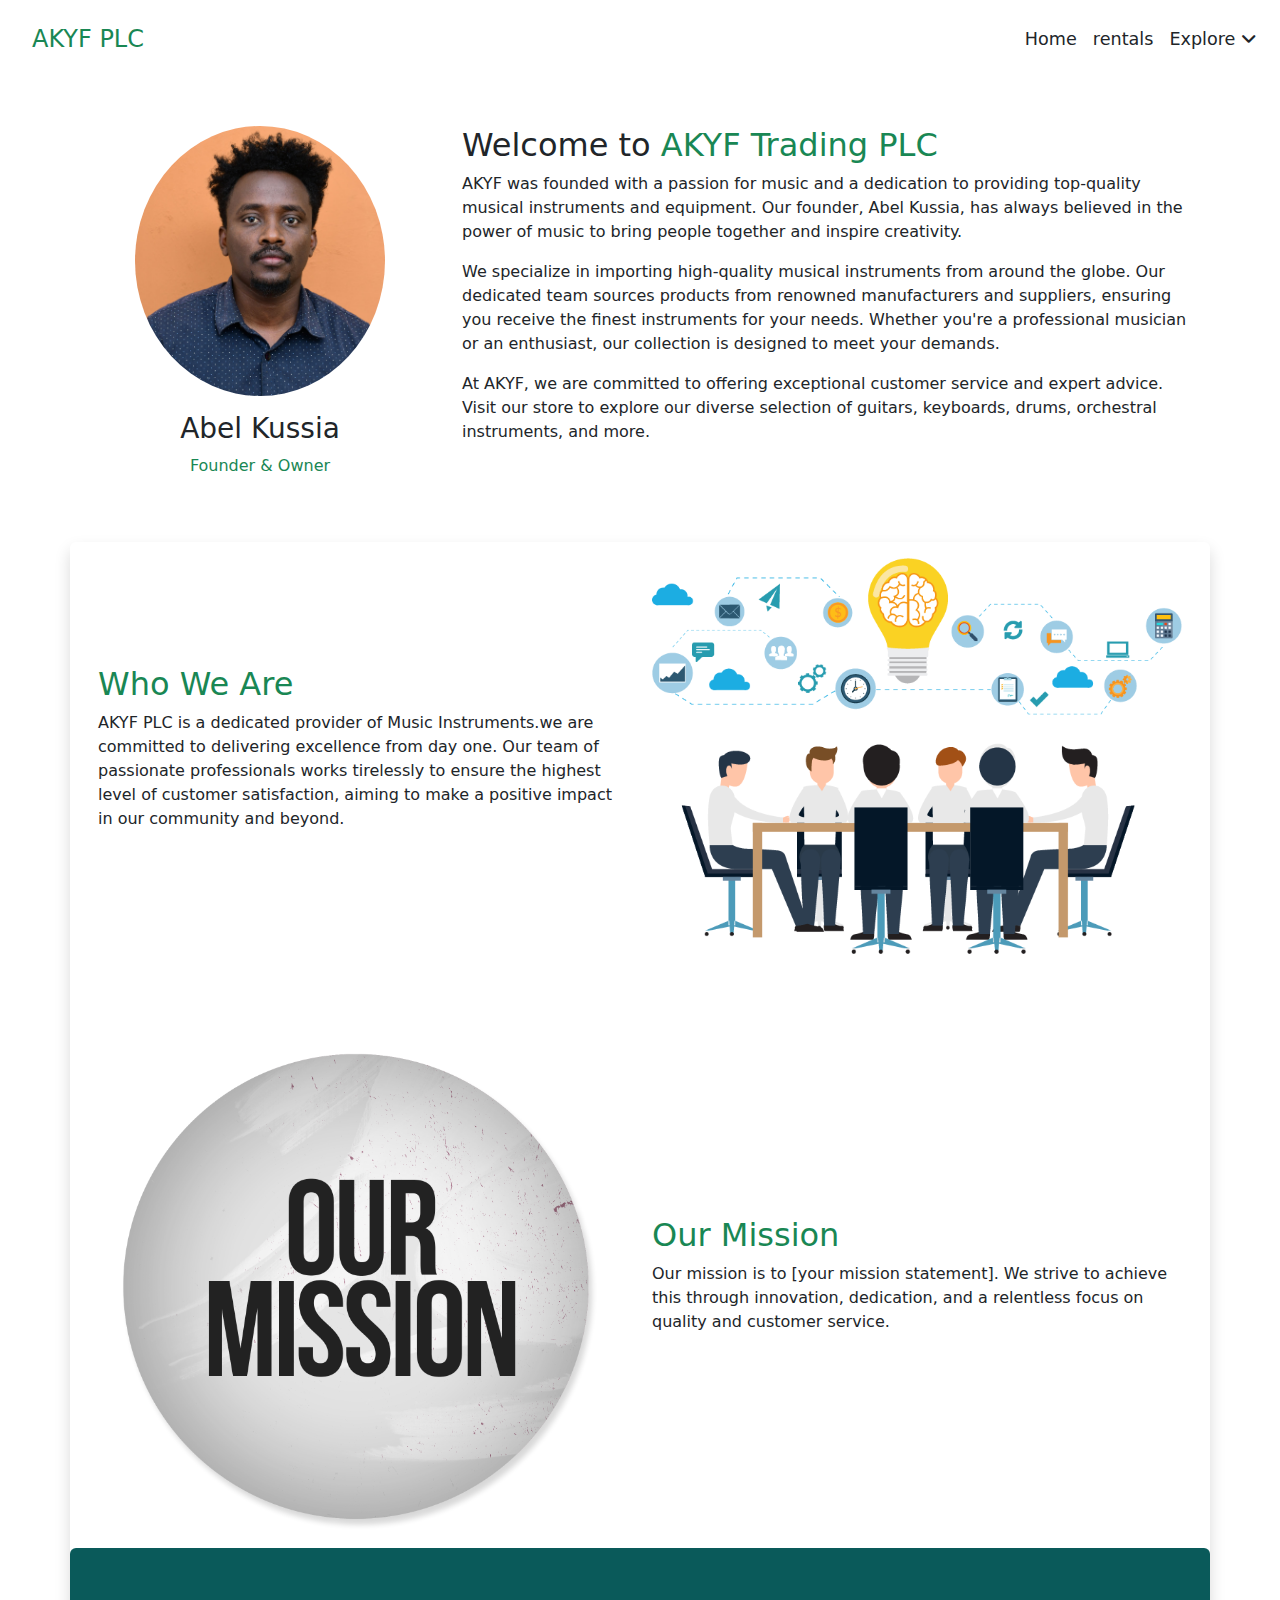
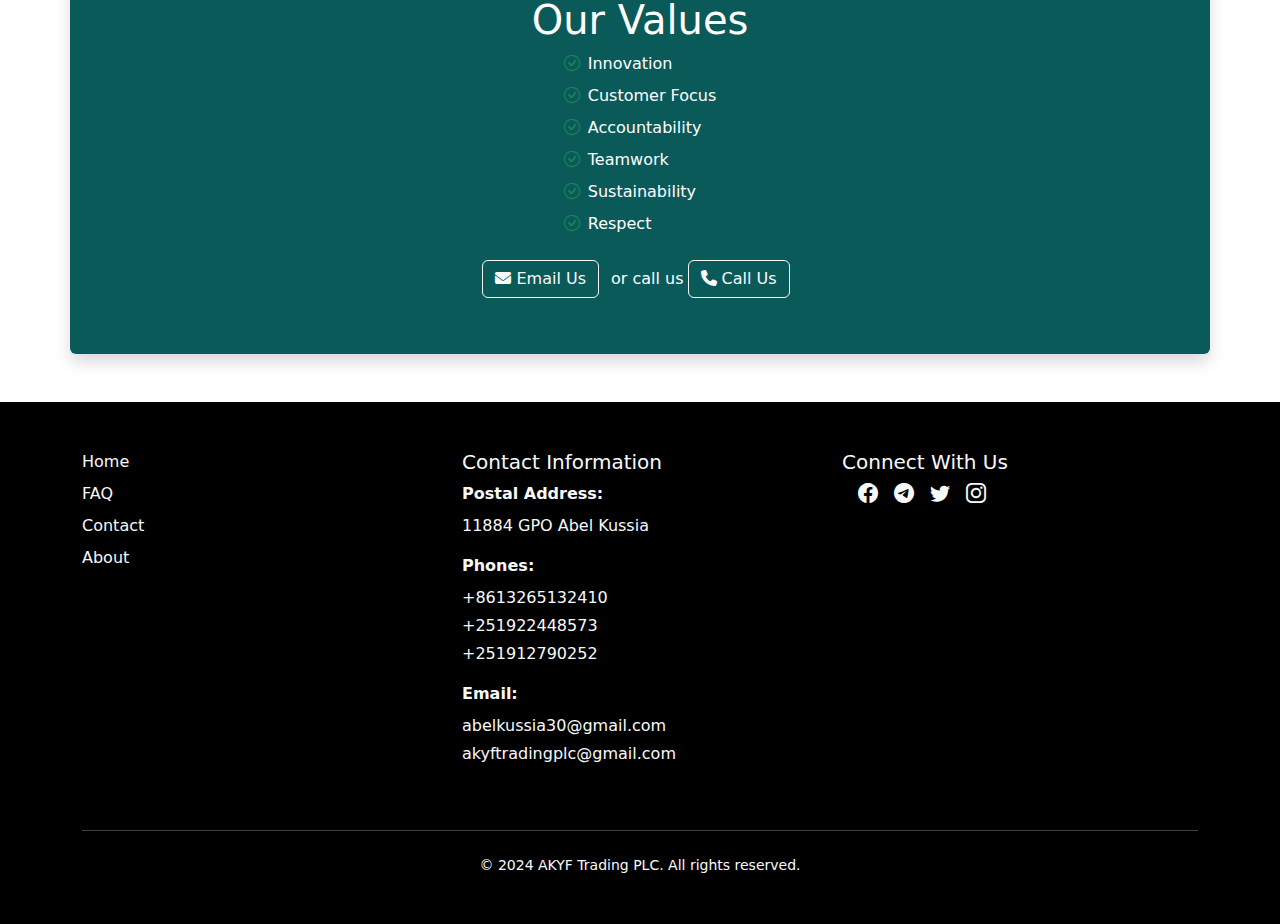
==== about_us.html @ ac50c636 "Add files via upload" ====
<!doctype html>
<html lang="en">
    <head>
        <title>About Us - AKYF</title>
        <!-- Required meta tags -->
        <meta charset="utf-8" />
        <meta name="viewport" content="width=device-width, initial-scale=1, shrink-to-fit=no"/>

        <!-- Bootstrap CSS v5.2.1 -->
        <link rel="stylesheet" href="https://cdnjs.cloudflare.com/ajax/libs/font-awesome/6.4.0/css/all.min.css">
        <link href="https://cdn.jsdelivr.net/npm/bootstrap@5.3.0/dist/css/bootstrap.min.css" rel="stylesheet">
        <link rel="stylesheet" href="https://cdnjs.cloudflare.com/ajax/libs/animate.css/4.1.1/animate.min.css">
        <link rel="stylesheet" href="https://cdn.jsdelivr.net/npm/bootstrap-icons@1.11.3/font/bootstrap-icons.min.css">
        <link rel="stylesheet" href="css/style.css">
    </head>

    <body>
      
        <!-- Navbar -->
        <nav class="navbar navbar-expand-sm navbar-light p-3 d-flex flex-row" style="z-index: 1030;">
            <a class="navbar-brand text-success px-3" href="index.html">AKYF PLC</a>
            <button
                class="navbar-toggler"
                type="button"
                data-bs-toggle="collapse"
                data-bs-target="#collapsibleNavId"
                aria-controls="collapsibleNavId"
                aria-expanded="false"
                aria-label="Toggle navigation">
                <span class="navbar-toggler-icon"></span>
            </button>
            <div class="collapse navbar-collapse" id="collapsibleNavId">
                <ul class="navbar-nav ms-auto mt-2 mt-lg-0">
                    <li class="nav-item">
                        <a class="nav-link text-dark active" href="index.html" aria-current="page">Home <span class="visually-hidden">(current)</span></a>
                    </li>
                    
                    <li class="nav-item">
                        <a class="nav-link text-dark" href="rentals.html">rentals</a>
                    </li>
                    <li class="nav-item dropdown">
                        <a class="nav-link dropdown-toggle text-dark" href="#" id="informationDropdown" role="button" data-bs-toggle="dropdown" aria-expanded="false">
                            Explore <i class="fas fa-angle-down" id="dropdownIcon"></i>
                        </a>
                        <ul class="dropdown-menu" aria-labelledby="informationDropdown">
                            <li><a class="dropdown-item" href="services.html">Services</a></li>
                            <li><a class="dropdown-item" href="contact.html">Contact</a></li>
                            <li><a class="dropdown-item" href="about_us.html">About </a></li>
                            <li><a class="dropdown-item" href="faq.html">FAQ</a></li>
                        </ul>
                    </li>
                </ul>
            </div>

        </nav>
        <section class="container my-5">
            <div class="row">
                <div class="col-md-4 text-center">
                    <img src="imgs/about_imgs/profile.jpg" alt="Owner's Photo" class="owner-photo rounded-circle mg-fluid mb-3" style="width: 250px; height: 270px; object-fit: cover;">
                    <h3>Abel Kussia</h3>
                    <p class="text-success">Founder & Owner</p>
                </div>
                <div class="col-md-8">
                    <h2>Welcome to <span class="text-success">AKYF Trading PLC</span></h2>
                    <p>
                        AKYF was founded with a passion for music and a dedication to providing top-quality musical instruments and equipment. 
                        Our founder, Abel Kussia, has always believed in the power of music to bring people together and inspire creativity.
                    </p>
                    <p>
                        We specialize in importing high-quality musical instruments from around the globe.
                        Our dedicated team sources products from renowned manufacturers and suppliers, ensuring you receive the finest instruments for your needs. 
                        Whether you're a professional musician or an enthusiast, our collection is designed to meet your demands.
                    </p>
                    <p>
                        At AKYF, we are committed to offering exceptional customer service and expert advice. 
                        Visit our store to explore our diverse selection of guitars, keyboards, drums, orchestral instruments, and more.
                    </p>
                </div>
            </div>
        </section>

        <!-- About Us Content -->
        <section class="container my-5 shadow rounded">
            <!-- Who We Are Section -->
            <div class="row align-items-center p-3 hidden">
                <div class="col-lg-6">
                    <h2 class="text-success">Who We Are</h2>

                    <p>
                        AKYF PLC is a dedicated provider of Music Instruments.we are committed to delivering excellence from day one. Our team of passionate professionals works
                        tirelessly to ensure the highest level of customer satisfaction, aiming to make a positive impact in our community and beyond.
                    </p>
                </div>
                <div class="col-lg-6">
                    <img src="imgs/about_imgs/community.png" class="img-fluid" alt="Our Team">
                </div>
            </div>
            
            <!-- Our Mission Section -->
            <div class="row mt-5 row-cols-2 row-cols-md-2 align-items-center hidden">
                <div class="col order-2">
                    <h2 class="text-success">Our Mission</h2>
                    <p>Our mission is to [your mission statement]. 
                    We strive to achieve this through innovation, dedication, and a relentless focus on quality and customer service.</p>
                </div>
                <div class="col order-1">
                    <img src="imgs/about_imgs/our_mission.png" class="img-fluid" alt="Our Mission">
                </div>
            </div>
            
            <!-- Our Values Section -->
            <div class="row text-white rounded hidden" style="background-color: rgb(10, 90, 90);">
                <div class="col-md-12 p-5 text-center d-flex flex-column justify-content-center align-items-center">
                    <h1 class="text-center">Our Values</h1>
                    <ul class="list-unstyled text-start">
                        <li class="d-flex align-items-center mb-2"><i class="bi bi-check-circle text-success me-2"></i> Innovation</li>
                        <li class="d-flex align-items-center mb-2"><i class="bi bi-check-circle text-success me-2"></i> Customer Focus</li>
                        <li class="d-flex align-items-center mb-2"><i class="bi bi-check-circle text-success me-2"></i> Accountability</li>
                        <li class="d-flex align-items-center mb-2"><i class="bi bi-check-circle text-success me-2"></i> Teamwork</li>
                        <li class="d-flex align-items-center mb-2"><i class="bi bi-check-circle text-success me-2"></i> Sustainability</li>
                        <li class="d-flex align-items-center mb-2"><i class="bi bi-check-circle text-success me-2"></i> Respect</li>
                    </ul>
                    <div class="mb-2 d-flex justify-content-center align-items-center">
                        <a class="btn btn-outline-light me-2" href="contact.html"> <i class="fas fa-envelope"></i> Email Us</a>
                       
                        <p class="mb-0 px-1">or call us</p>
                        <a class="btn btn-outline-light me-2" href="contact.html"> <i class="fas fa-phone"></i> Call Us</a>
                    </div>
                </div>
            </div>
        </section>

        <footer class="text-light py-5 mt-5" style="background: black;">
            <div class="container">
                <div class="row">
                    <div class="col-md-4 mb-4">
                        <ul class="list-unstyled">
                            <li><a href="index.html" class="link-light text-decoration-none mb-2 d-block">Home</a></li>
                            <li><a href="faq.html" class="link-light text-decoration-none mb-2 d-block">FAQ</a></li>
                            <li><a href="contact.html" class="link-light text-decoration-none mb-2 d-block">Contact </a></li>
                            <li><a href="about_us.html" class="link-light text-decoration-none mb-2 d-block">About</a></li>
                        </ul>
                    </div>
        
                    <div class="col-md-4 mb-4">
                        <h5>Contact Information</h5>
                        <ul class="list-unstyled">
                            <li>
                                <p class="mb-2"><strong>Postal Address:</strong></p>
                                <p class="mb-3">11884 GPO Abel Kussia</p>
                            </li>
                            <li>
                                <p class="mb-2"><strong>Phones:</strong></p>
                                <p class="mb-1">+8613265132410</p>
                                <p class="mb-1">+251922448573</p>
                                <p class="mb-3">+251912790252</p>
                            </li>
                            <li>
                                <p class="mb-2"><strong>Email:</strong></p>
                                <p class="mb-1">abelkussia30@gmail.com</p>
                                <p class="mb-0">akyftradingplc@gmail.com</p>
                            </li>
                        </ul>
                    </div>                    
        
                    <div class="col-md-4 mb-4">
                        <h5>Connect With Us</h5>
                        <ul class="list-unstyled d-flex">
                            <li class="ms-3"><a href="#" class="text-light"><i class="bi bi-facebook fa-lg"></i></a></li>
                            <li class="ms-3"><a href="#" class="text-light"><i class="bi bi-telegram fa-lg"></i></a></li>
                            <li class="ms-3"><a href="#" class="text-light"><i class="bi bi-twitter fa-lg"></i></a></li>
                            <li class="ms-3"><a href="#" class="text-light"><i class="bi bi-instagram fa-lg"></i></a></li>
                        </ul>
                    </div>
                </div>
                <hr class="mt-4 mb-4">
                <p class="text-center small mb-0">© 2024 AKYF Trading PLC. All rights reserved.</p>
            </div>
        </footer>
            
        <script src="js/slideUp.js"></script>
        <script>
            const informationDropdown = document.getElementById('informationDropdown');
            const dropdownIcon = document.getElementById('dropdownIcon');
            const dropdownMenu = informationDropdown.nextElementSibling;
            
            function toggleIconOnHover(isHover) {
                if (isHover || dropdownMenu.classList.contains('show')) {
                    dropdownIcon.classList.remove('fa-angle-down');
                    dropdownIcon.classList.add('fa-angle-up');
                } else {
                    dropdownIcon.classList.remove('fa-angle-up');
                    dropdownIcon.classList.add('fa-angle-down');
                }
            }
        
            informationDropdown.addEventListener('click', function () {
                setTimeout(() => {
                    toggleIconOnHover(false);
                }, 1);
            });
        
            informationDropdown.addEventListener('mouseenter', function () {
                toggleIconOnHover(true);
            });
        
            informationDropdown.addEventListener('mouseleave', function () {
                toggleIconOnHover(false);
            });
        
            dropdownMenu.addEventListener('mouseenter', function () {
                toggleIconOnHover(true);
            });
        
            dropdownMenu.addEventListener('mouseleave', function () {
                toggleIconOnHover(false);
            });
        </script>
        <script src="https://cdn.jsdelivr.net/npm/@popperjs/core@2.11.7/dist/umd/popper.min.js"></script>
        <script src="https://cdn.jsdelivr.net/npm/bootstrap@5.3.0/dist/js/bootstrap.min.js"></script>
    </body>
</html>
---- css/style.css ----
.navbar {
    transition: background-color 0.3s ease;
}


.navbar-brand {
    font-size: 1.5rem;
    transition: color 0.3s ease;
}

.navbar-brand:hover {
    color: #218838 !important;
}

.nav-link {
    font-size: 1.1rem;
    transition: color 0.3s ease;
}

.nav-link:hover {
    color: #218838 !important;
}

.navbar-toggler {
    border: none;
    transition: transform 0.3s ease;
}

.navbar-toggler:focus {
    outline: none;
    transform: rotate(90deg);
}



.dropdown:hover .dropdown-menu {
    display: block;
}
#informationDropdown::after {
    display: none;
}


.hero-section {
    position: relative;
    height: 50vh;
    margin-bottom: 8rem;
}
.hero-content {
    position: absolute;
    top: 50%;
    left: 50%;
    transform: translate(-50%, -50%);
    text-align: center;
    color: white;
    z-index: 2;
}
.hero-carousel {
    height: 100vh;
}
.hero-carousel img {
    height: 100%;
    object-fit: cover;
    filter: brightness(60%);
}


.typed-cursor {
    font-family: monospace; /* Consistent font-family for caret */
    font-size: 1em; /* Consistent font-size */
    position: relative; /* Absolute positioning */
    right: 0; /* Align caret to the end of the text */
    top: 0; /* Align caret to the top of the text */
    margin-left: 2px; /* Space between text and caret */
    animation: blink 1s infinite; /* Blink animation */
}

/* Blink animation for caret */
@keyframes blink {
    0% { opacity: 1; }
    50% { opacity: 0; }
    100% { opacity: 1; }
}


@media (max-width: 767px) {
    .hero-section {
        position: relative;
        height: 50vh;
    }
    .hero-title {
        font-size: 2rem;
        font-weight: bold;
    }
    .hero-content {
        position: absolute;
        top: 60%;
        transform: translate(-50%, -50%);
        width: 100%;
        z-index: 2;
    }
    #typed-output{
        font-size: 1.1rem;
        text-align: center;
        font-weight: 300;
    }
    .hero-carousel {
        height: 100vh;
    }
    
}
.text-justify {
    text-align: justify;
}

.carousel-item img {
    height: 60vh;
    object-fit: cover;
}
.card-img-top {
object-fit: cover;
}
.carousel-item .card-img-top {
object-fit: cover;
}
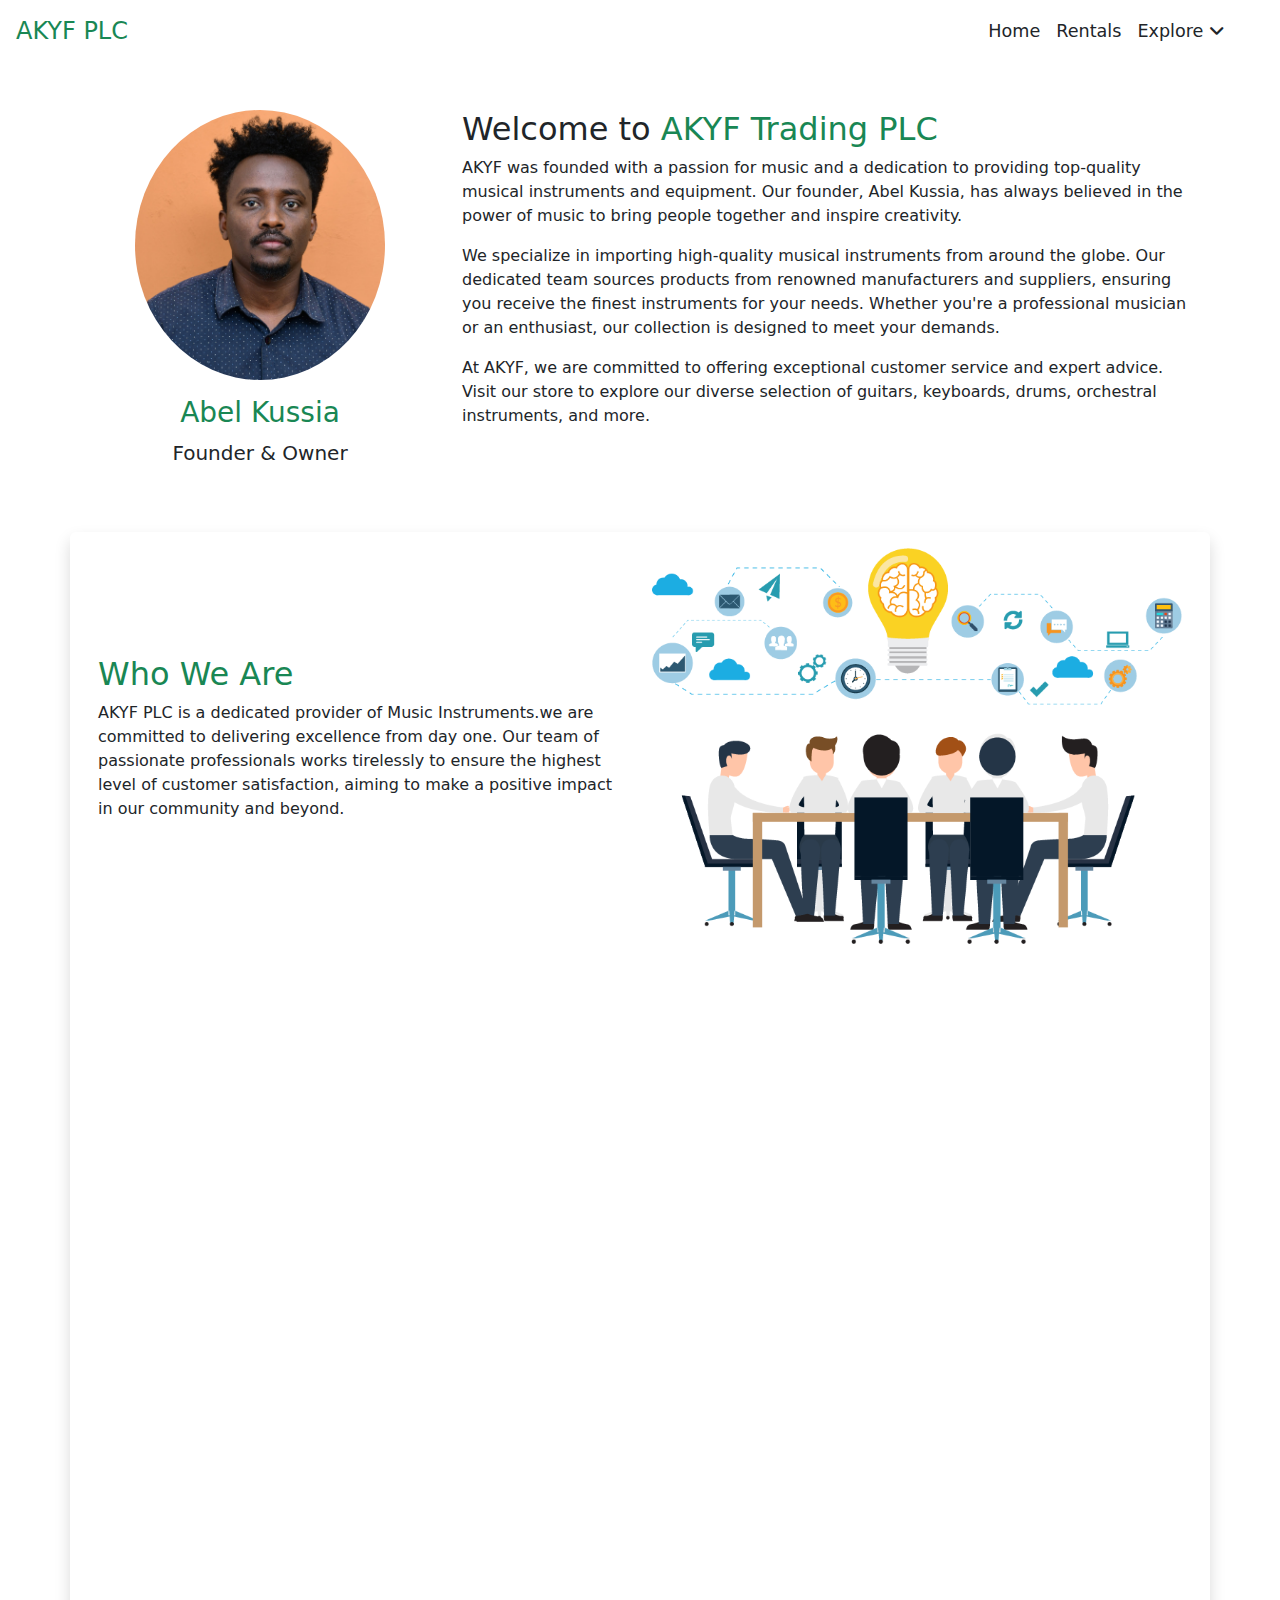
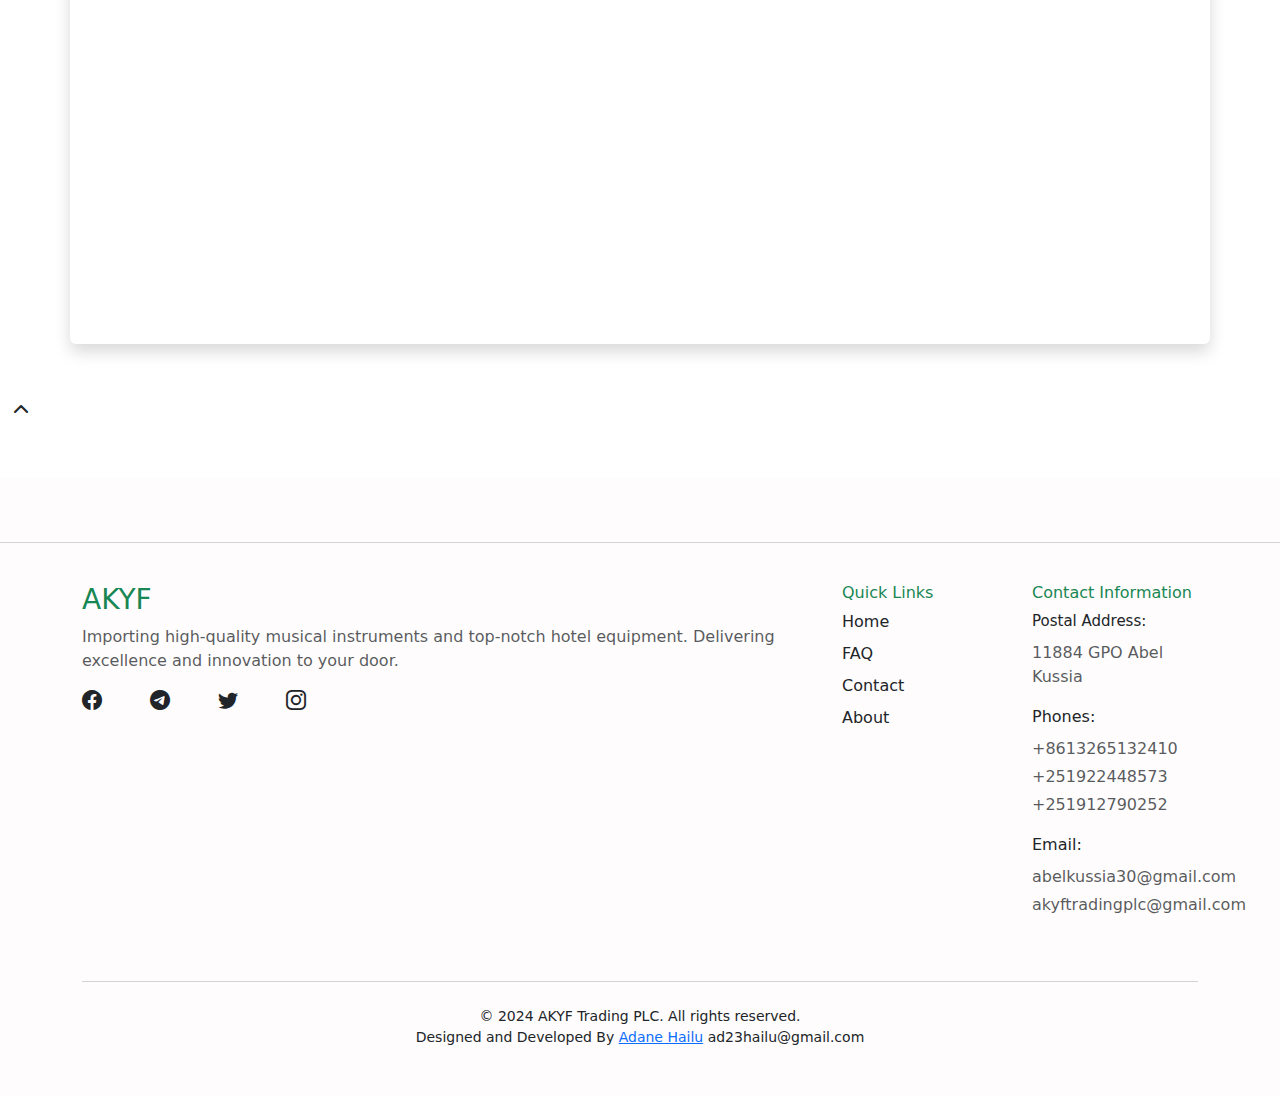
==== commit 05064088: "Add files via upload" ====
--- a/about_us.html
+++ b/about_us.html
@@ -16,9 +16,9 @@
 
     <body>
       
-        <!-- Navbar -->
-        <nav class="navbar navbar-expand-sm navbar-light p-3 d-flex flex-row" style="z-index: 1030;">
-            <a class="navbar-brand text-success px-3" href="index.html">AKYF PLC</a>
+         <!-- Navbar -->
+        <nav class="navbar navbar-expand-sm navbar-white bg-white">
+            <a class="navbar-brand text-success px-3 lead" href="index.html">AKYF PLC</a>
             <button
                 class="navbar-toggler"
                 type="button"
@@ -29,36 +29,48 @@
                 aria-label="Toggle navigation">
                 <span class="navbar-toggler-icon"></span>
             </button>
-            <div class="collapse navbar-collapse" id="collapsibleNavId">
-                <ul class="navbar-nav ms-auto mt-2 mt-lg-0">
+            <div class="collapse navbar-collapse slide-in" id="collapsibleNavId">
+                <ul class="navbar-nav ms-auto mt-2 mt-lg-0  px-lg-5">
                     <li class="nav-item">
-                        <a class="nav-link text-dark active" href="index.html" aria-current="page">Home <span class="visually-hidden">(current)</span></a>
-                    </li>
-                    
+                        <a class="nav-link text-dark active" href="index.html" aria-current="page"><i class="px-4 fas fa-home d-lg-none"></i>Home <span class="visually-hidden">(current)</span></a>
+                    </li>
                     <li class="nav-item">
-                        <a class="nav-link text-dark" href="rentals.html">rentals</a>
-                    </li>
-                    <li class="nav-item dropdown">
+                        <a class="nav-link text-dark" href="rentals.html"><i class="px-4 fas fa-guitar d-lg-none"></i>Rentals</a>
+                    </li>
+                    <li class="nav-item d-lg-none">
+                        <a class="nav-link text-dark" href="services.html"><i class="px-4 fas fa-wrench"></i>Services</a>
+                    </li>
+                    <li class="nav-item d-lg-none">
+                        <a class="nav-link text-dark" href="contact.html"><i class="px-4 fas fa-envelope"></i>Contact</a>
+                    </li>
+                    <li class="nav-item d-lg-none">
+                        <a class="nav-link text-dark" href="about_us.html"><i class="px-4 fas fa-info-circle"></i>About</a>
+                    </li>
+                    <li class="nav-item d-lg-none">
+                        <a class="nav-link text-dark" href="faq.html"><i class="px-4 fas fa-question-circle"></i> FAQ</a>
+                    </li>
+                    <li class="nav-item dropdown drop-hide">
                         <a class="nav-link dropdown-toggle text-dark" href="#" id="informationDropdown" role="button" data-bs-toggle="dropdown" aria-expanded="false">
                             Explore <i class="fas fa-angle-down" id="dropdownIcon"></i>
                         </a>
                         <ul class="dropdown-menu" aria-labelledby="informationDropdown">
                             <li><a class="dropdown-item" href="services.html">Services</a></li>
                             <li><a class="dropdown-item" href="contact.html">Contact</a></li>
-                            <li><a class="dropdown-item" href="about_us.html">About </a></li>
+                            <li><a class="dropdown-item" href="about_us.html">About</a></li>
                             <li><a class="dropdown-item" href="faq.html">FAQ</a></li>
                         </ul>
                     </li>
                 </ul>
             </div>
-
         </nav>
+
+
         <section class="container my-5">
             <div class="row">
                 <div class="col-md-4 text-center">
                     <img src="imgs/about_imgs/profile.jpg" alt="Owner's Photo" class="owner-photo rounded-circle mg-fluid mb-3" style="width: 250px; height: 270px; object-fit: cover;">
-                    <h3>Abel Kussia</h3>
-                    <p class="text-success">Founder & Owner</p>
+                    <h3 class="text-success">Abel Kussia</h3>
+                    <p class="lead">Founder & Owner</p>
                 </div>
                 <div class="col-md-8">
                     <h2>Welcome to <span class="text-success">AKYF Trading PLC</span></h2>
@@ -120,102 +132,72 @@
                         <li class="d-flex align-items-center mb-2"><i class="bi bi-check-circle text-success me-2"></i> Sustainability</li>
                         <li class="d-flex align-items-center mb-2"><i class="bi bi-check-circle text-success me-2"></i> Respect</li>
                     </ul>
-                    <div class="mb-2 d-flex justify-content-center align-items-center">
+                    <div class="mb-2 d-flex flex-lg-row justify-content-center align-items-center">
                         <a class="btn btn-outline-light me-2" href="contact.html"> <i class="fas fa-envelope"></i> Email Us</a>
                        
                         <p class="mb-0 px-1">or call us</p>
-                        <a class="btn btn-outline-light me-2" href="contact.html"> <i class="fas fa-phone"></i> Call Us</a>
+                        <a class="text-white px-1 me-2"> <i class="fas fa-phone px-2"></i>+251922448573</a>
                     </div>
                 </div>
             </div>
         </section>
 
-        <footer class="text-light py-5 mt-5" style="background: black;">
-            <div class="container">
+        <button id="backToTopBtn" class="btn" title="Go to top"><i class="fas fa-chevron-up"></i></button>
+
+        <footer class="text-dark py-5 mt-5" style="background: rgb(254, 252, 252);">
+            <hr class="text-muted">
+            <div class="container pt-4">
                 <div class="row">
-                    <div class="col-md-4 mb-4">
-                        <ul class="list-unstyled">
-                            <li><a href="index.html" class="link-light text-decoration-none mb-2 d-block">Home</a></li>
-                            <li><a href="faq.html" class="link-light text-decoration-none mb-2 d-block">FAQ</a></li>
-                            <li><a href="contact.html" class="link-light text-decoration-none mb-2 d-block">Contact </a></li>
-                            <li><a href="about_us.html" class="link-light text-decoration-none mb-2 d-block">About</a></li>
-                        </ul>
-                    </div>
-        
-                    <div class="col-md-4 mb-4">
-                        <h5>Contact Information</h5>
+                    <div class="col-md-8">
+                        <h3 class="text-success">AKYF</h3>
+                        <p class="text-muted">
+                            Importing high-quality musical instruments and top-notch hotel equipment. Delivering excellence and innovation to your door.
+                        </p>
+                        <ul class="list-unstyled d-flex">
+                            <li><a href="#" class="text-dark"><i class="bi bi-facebook fa-lg icons"></i></a></li>
+                            <li class="ms-5"><a href="#" class="text-dark"><i class="bi bi-telegram fa-lg icons"></i></a></li>
+                            <li class="ms-5"><a href="#" class="text-dark"><i class="bi bi-twitter fa-lg icons"></i></a></li>
+                            <li class="ms-5"><a href="#" class="text-dark"><i class="bi bi-instagram fa-lg icons"></i></a></li>
+                        </ul>
+                    </div>
+                    <div class="col-md-2 mb-4">
+                        <h6 class="text-success">Quick Links</h6>
+                        <ul class="list-unstyled text-muted">
+                            <li><a href="index.html" class="link-dark text-decoration-none mb-2 d-block icons">Home</a></li>
+                            <li><a href="faq.html" class="link-dark text-decoration-none mb-2 d-block icons">FAQ</a></li>
+                            <li><a href="contact.html" class="link-dark text-decoration-none mb-2 d-block icons">Contact</a></li>
+                            <li><a href="about_us.html" class="link-dark text-decoration-none mb-2 d-block icons">About</a></li>
+                        </ul>
+                    </div>
+                    <div class="col-md-2 mb-4">
+                        <h6 class="text-success">Contact Information</h6>
                         <ul class="list-unstyled">
                             <li>
-                                <p class="mb-2"><strong>Postal Address:</strong></p>
-                                <p class="mb-3">11884 GPO Abel Kussia</p>
+                                <p class="mb-2" style="font-size: 15px;">Postal Address:</p>
+                                <p class="mb-3 text-muted">11884 GPO Abel Kussia</p>
                             </li>
                             <li>
-                                <p class="mb-2"><strong>Phones:</strong></p>
-                                <p class="mb-1">+8613265132410</p>
-                                <p class="mb-1">+251922448573</p>
-                                <p class="mb-3">+251912790252</p>
+                                <p class="mb-2">Phones:</p>
+                                <p class="mb-1 text-muted">+8613265132410</p>
+                                <p class="mb-1 text-muted">+251922448573</p>
+                                <p class="mb-3 text-muted">+251912790252</p>
                             </li>
                             <li>
-                                <p class="mb-2"><strong>Email:</strong></p>
-                                <p class="mb-1">abelkussia30@gmail.com</p>
-                                <p class="mb-0">akyftradingplc@gmail.com</p>
+                                <p class="mb-2">Email:</p>
+                                <p class="mb-1 text-muted">abelkussia30@gmail.com</p>
+                                <p class="mb-0 text-muted">akyftradingplc@gmail.com</p>
                             </li>
                         </ul>
-                    </div>                    
-        
-                    <div class="col-md-4 mb-4">
-                        <h5>Connect With Us</h5>
-                        <ul class="list-unstyled d-flex">
-                            <li class="ms-3"><a href="#" class="text-light"><i class="bi bi-facebook fa-lg"></i></a></li>
-                            <li class="ms-3"><a href="#" class="text-light"><i class="bi bi-telegram fa-lg"></i></a></li>
-                            <li class="ms-3"><a href="#" class="text-light"><i class="bi bi-twitter fa-lg"></i></a></li>
-                            <li class="ms-3"><a href="#" class="text-light"><i class="bi bi-instagram fa-lg"></i></a></li>
-                        </ul>
-                    </div>
-                </div>
-                <hr class="mt-4 mb-4">
+                    </div>
+                </div>
+                <hr class="mt-4 mb-4 text-muted">
                 <p class="text-center small mb-0">© 2024 AKYF Trading PLC. All rights reserved.</p>
+                <p class="text-center small mb-0">Designed and Developed By <a class="contact_me">Adane Hailu</a> ad23hailu@gmail.com </p>
             </div>
         </footer>
             
         <script src="js/slideUp.js"></script>
-        <script>
-            const informationDropdown = document.getElementById('informationDropdown');
-            const dropdownIcon = document.getElementById('dropdownIcon');
-            const dropdownMenu = informationDropdown.nextElementSibling;
-            
-            function toggleIconOnHover(isHover) {
-                if (isHover || dropdownMenu.classList.contains('show')) {
-                    dropdownIcon.classList.remove('fa-angle-down');
-                    dropdownIcon.classList.add('fa-angle-up');
-                } else {
-                    dropdownIcon.classList.remove('fa-angle-up');
-                    dropdownIcon.classList.add('fa-angle-down');
-                }
-            }
-        
-            informationDropdown.addEventListener('click', function () {
-                setTimeout(() => {
-                    toggleIconOnHover(false);
-                }, 1);
-            });
-        
-            informationDropdown.addEventListener('mouseenter', function () {
-                toggleIconOnHover(true);
-            });
-        
-            informationDropdown.addEventListener('mouseleave', function () {
-                toggleIconOnHover(false);
-            });
-        
-            dropdownMenu.addEventListener('mouseenter', function () {
-                toggleIconOnHover(true);
-            });
-        
-            dropdownMenu.addEventListener('mouseleave', function () {
-                toggleIconOnHover(false);
-            });
-        </script>
+        <script src="js/toggle_nav_icon.js"></script>
         <script src="https://cdn.jsdelivr.net/npm/@popperjs/core@2.11.7/dist/umd/popper.min.js"></script>
         <script src="https://cdn.jsdelivr.net/npm/bootstrap@5.3.0/dist/js/bootstrap.min.js"></script>
     </body>
--- a/css/style.css
+++ b/css/style.css
@@ -125,3 +125,26 @@
 object-fit: cover;
 }
 
+
+
+/* Animation for content appearing from the bottom */
+@keyframes slideInUp {
+    from {
+        transform: translateY(50px);
+        opacity: 0;
+    }
+    to {
+        transform: translateY(0);
+        opacity: 1;
+    }
+}
+
+.fadeInUp {
+    animation: slideInUp .8s ease-out forwards;
+}
+
+/* Initially hide the elements */
+.hidden {
+    opacity: 0;
+    transform: translateY(50px);
+}
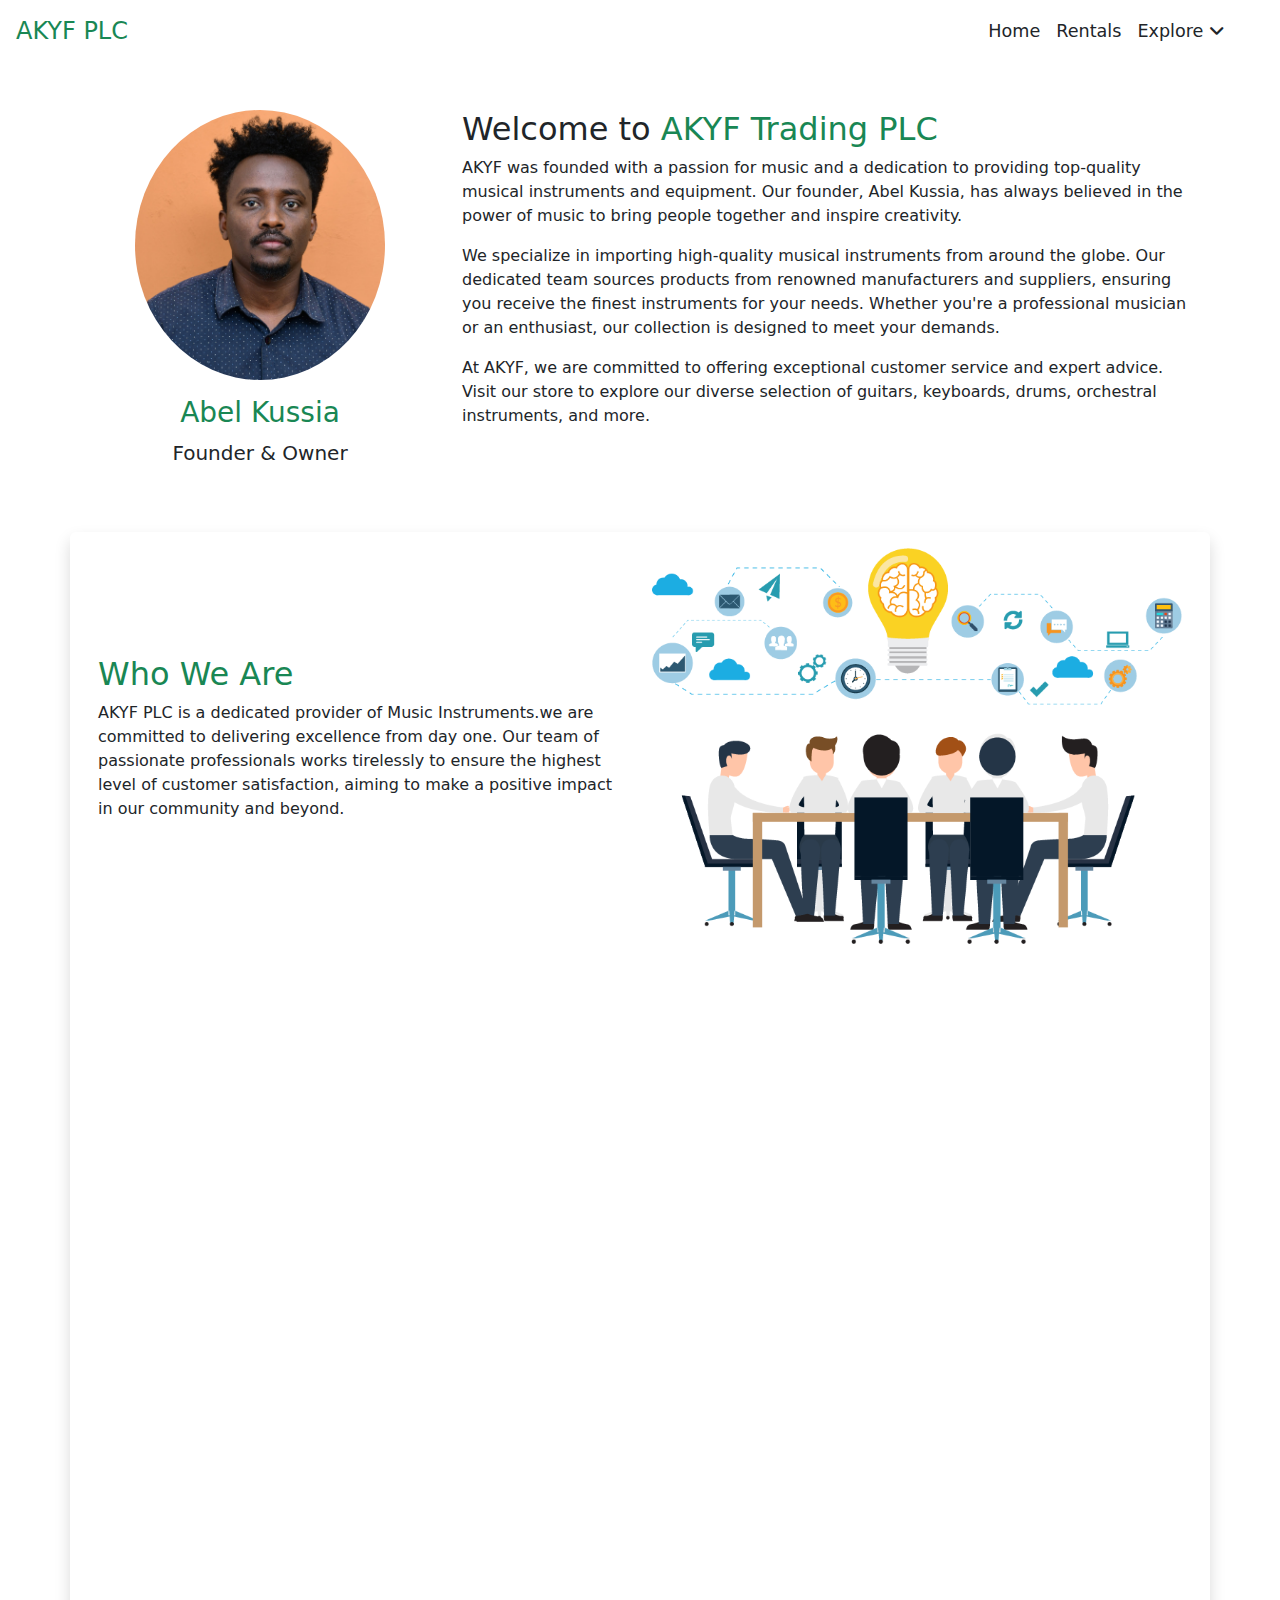
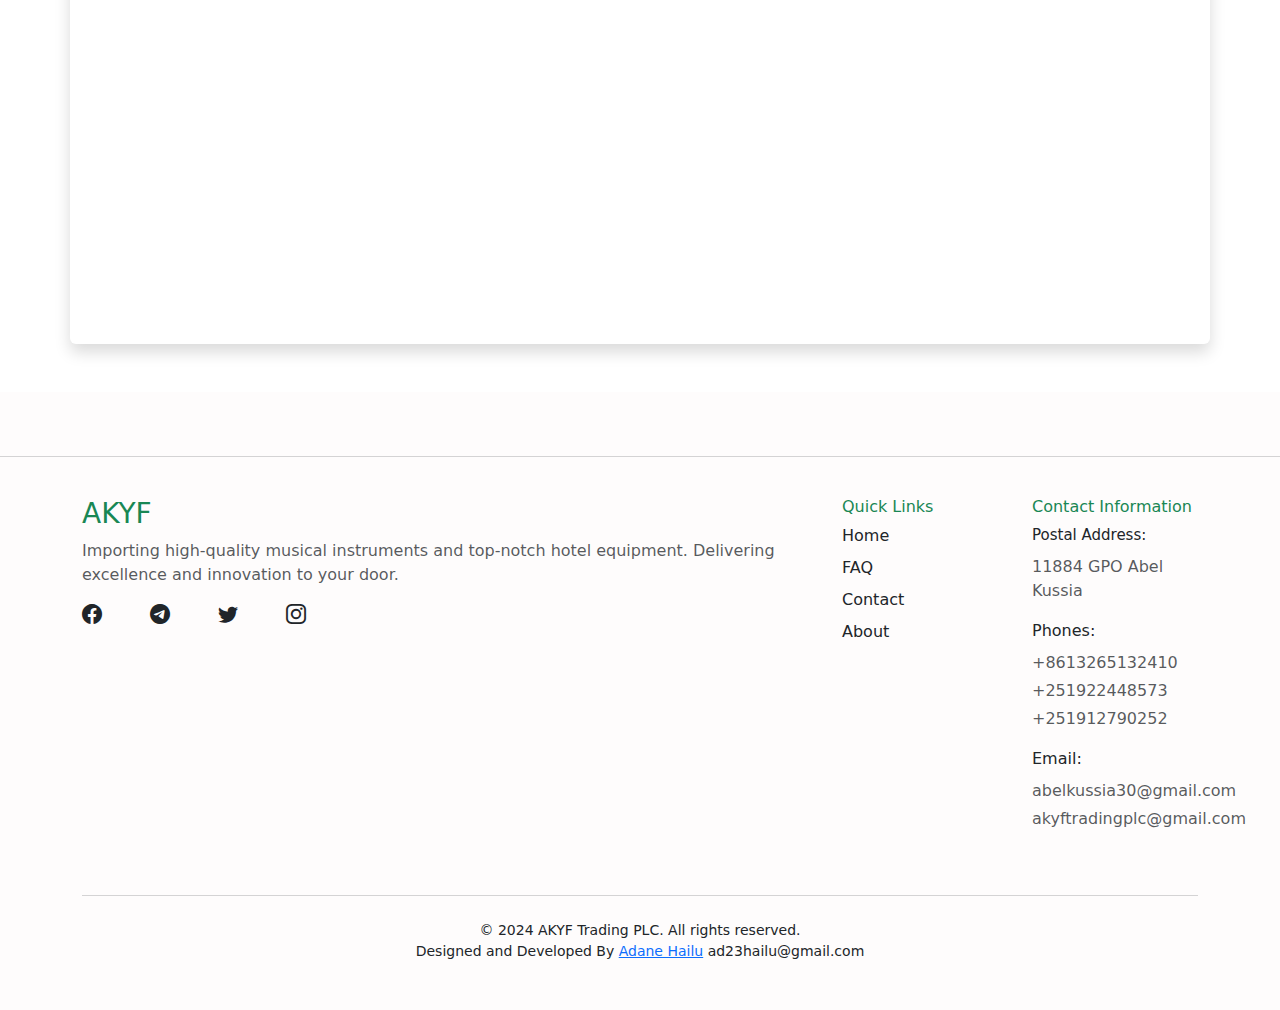
==== commit 9fc652b8: "Update about_us.html" ====
--- a/about_us.html
+++ b/about_us.html
@@ -112,8 +112,7 @@
             <div class="row mt-5 row-cols-2 row-cols-md-2 align-items-center hidden">
                 <div class="col order-2">
                     <h2 class="text-success">Our Mission</h2>
-                    <p>Our mission is to [your mission statement]. 
-                    We strive to achieve this through innovation, dedication, and a relentless focus on quality and customer service.</p>
+                    <p>Our mission is to provide musicians and music enthusiasts with the highest quality instruments and exceptional service, inspiring creativity and enhancing the musical journey. We strive to achieve this through innovation, dedication, and a relentless focus on quality and customer service.</p>
                 </div>
                 <div class="col order-1">
                     <img src="imgs/about_imgs/our_mission.png" class="img-fluid" alt="Our Mission">
--- a/css/style.css
+++ b/css/style.css
@@ -1,9 +1,10 @@
 
 .navbar {
     transition: background-color 0.3s ease;
+    z-index: 1050; /* High z-index to ensure it appears above other content */
+    position: relative;
+
 }
-
-
 .navbar-brand {
     font-size: 1.5rem;
     transition: color 0.3s ease;
@@ -25,14 +26,14 @@
 .navbar-toggler {
     border: none;
     transition: transform 0.3s ease;
+    z-index: 1051; /* Higher z-index for the toggle button */
+
 }
 
 .navbar-toggler:focus {
     outline: none;
     transform: rotate(90deg);
 }
-
-
 
 .dropdown:hover .dropdown-menu {
     display: block;
@@ -42,47 +43,63 @@
 }
 
 
-.hero-section {
-    position: relative;
-    height: 50vh;
-    margin-bottom: 8rem;
-}
-.hero-content {
-    position: absolute;
-    top: 50%;
-    left: 50%;
-    transform: translate(-50%, -50%);
-    text-align: center;
-    color: white;
-    z-index: 2;
-}
-.hero-carousel {
-    height: 100vh;
-}
-.hero-carousel img {
-    height: 100%;
-    object-fit: cover;
-    filter: brightness(60%);
+.text-justify {
+    text-align: justify;
 }
 
 
-.typed-cursor {
-    font-family: monospace; /* Consistent font-family for caret */
-    font-size: 1em; /* Consistent font-size */
-    position: relative; /* Absolute positioning */
-    right: 0; /* Align caret to the end of the text */
-    top: 0; /* Align caret to the top of the text */
-    margin-left: 2px; /* Space between text and caret */
-    animation: blink 1s infinite; /* Blink animation */
+/* Animation for content appearing from the bottom */
+@keyframes slideInUp {
+    from {
+        transform: translateY(50px);
+        opacity: 0;
+    }
+    to {
+        transform: translateY(0);
+        opacity: 1;
+    }
 }
 
-/* Blink animation for caret */
-@keyframes blink {
-    0% { opacity: 1; }
-    50% { opacity: 0; }
-    100% { opacity: 1; }
+.fadeInUp {
+    animation: slideInUp .8s ease-out forwards;
 }
 
+/* Initially hide the elements */
+.hidden {
+    opacity: 0;
+    transform: translateY(50px);
+}
+
+.link-light:hover{
+    color: #218838 !important;
+}
+.icons:hover{
+    color: #218838 !important;
+}
+
+#backToTopBtn {
+    display: none; 
+    position: fixed; 
+    bottom: 20px;
+    right: 30px; 
+    z-index: 99; 
+    font-size: 18px; 
+    border: none; 
+    outline: none; 
+    color: white; 
+    cursor: pointer;
+    padding: 15px; 
+    border-radius: 10px;
+    background-color: #217f88;
+
+}
+
+#backToTopBtn:hover {
+    background-color: #095e66;
+}
+
+
+/* handling for small screens */
 
 @media (max-width: 767px) {
     .hero-section {
@@ -108,43 +125,30 @@
     .hero-carousel {
         height: 100vh;
     }
+    .collapse{
+        padding-left: 20px;
+    }
+    .navbar-collapse.slide-in {
+        position: fixed;
+        top: 0;
+        right: 0;
+        height: 100%;
+        width: 75%; /* Adjust width as needed */
+        background: #f8f9fa; /* Background color */
+        box-shadow: 0 0 10px rgba(0, 0, 0, 0.2); /* Optional shadow */
+        transform: translateX(100%);
+        transition: transform 0.3s ease-in-out;
+    }
+
+    .navbar-collapse.show.slide-in {
+        transform: translateX(0);
+    }
+
+    .navbar-toggler {
+        z-index: 1000; /* Ensure it appears above the overlay */
+    }
+    .drop-hide{
+        display: none;
+    }
     
-}
-.text-justify {
-    text-align: justify;
-}
-
-.carousel-item img {
-    height: 60vh;
-    object-fit: cover;
-}
-.card-img-top {
-object-fit: cover;
-}
-.carousel-item .card-img-top {
-object-fit: cover;
-}
-
-
-
-/* Animation for content appearing from the bottom */
-@keyframes slideInUp {
-    from {
-        transform: translateY(50px);
-        opacity: 0;
-    }
-    to {
-        transform: translateY(0);
-        opacity: 1;
-    }
-}
-
-.fadeInUp {
-    animation: slideInUp .8s ease-out forwards;
-}
-
-/* Initially hide the elements */
-.hidden {
-    opacity: 0;
-    transform: translateY(50px);
-}
+}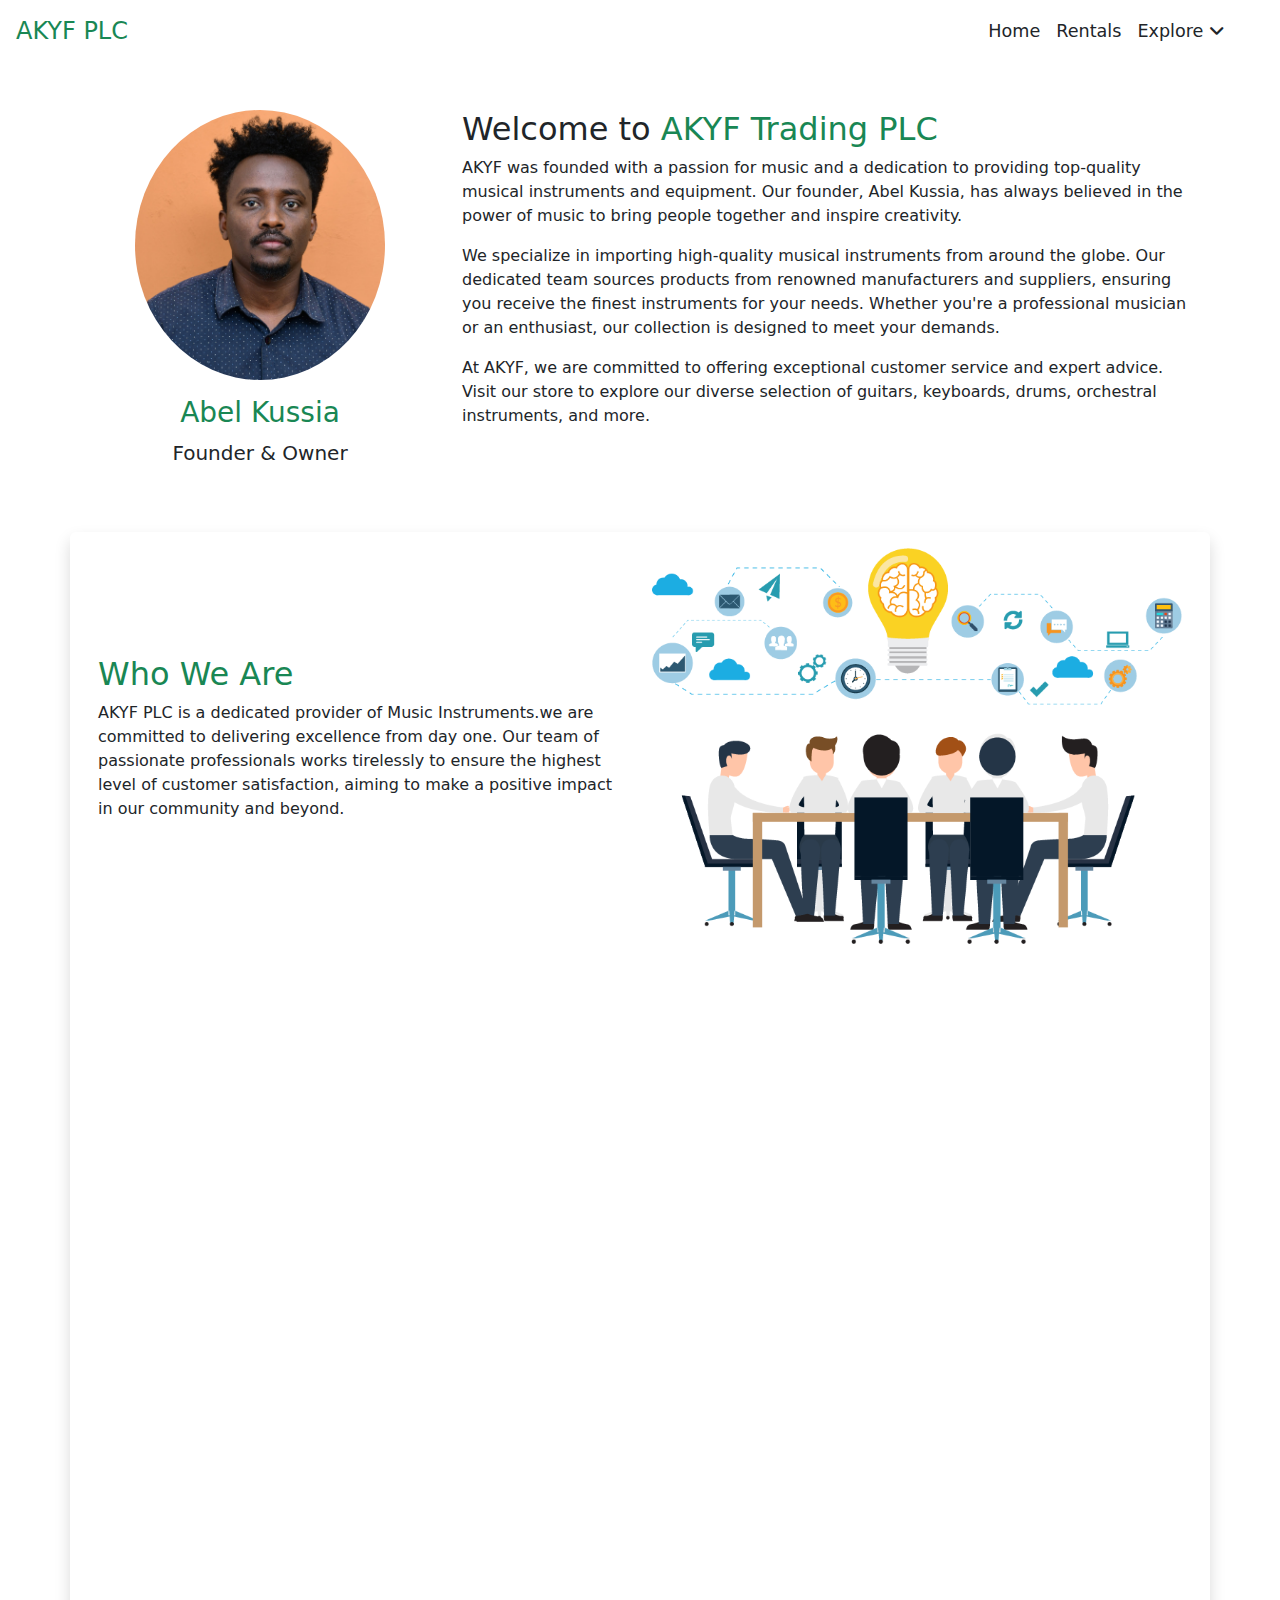
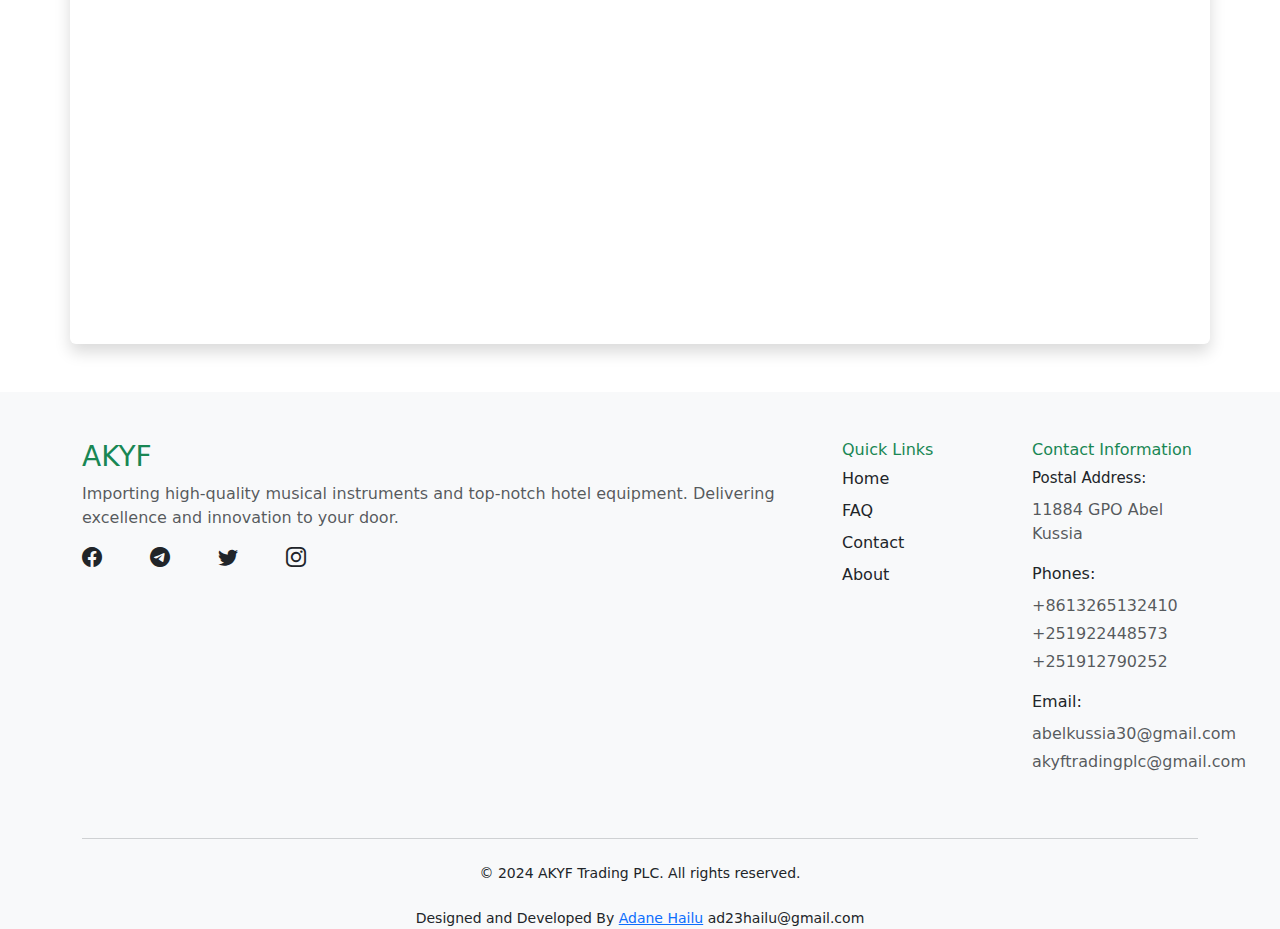
==== commit 96aeda54: "Update about_us.html" ====
--- a/about_us.html
+++ b/about_us.html
@@ -143,9 +143,8 @@
 
         <button id="backToTopBtn" class="btn" title="Go to top"><i class="fas fa-chevron-up"></i></button>
 
-        <footer class="text-dark py-5 mt-5" style="background: rgb(254, 252, 252);">
-            <hr class="text-muted">
-            <div class="container pt-4">
+           <footer class="text-dark pt-5 mt-5 bg-light">
+            <div class="container">
                 <div class="row">
                     <div class="col-md-8">
                         <h3 class="text-success">AKYF</h3>
@@ -190,7 +189,7 @@
                     </div>
                 </div>
                 <hr class="mt-4 mb-4 text-muted">
-                <p class="text-center small mb-0">© 2024 AKYF Trading PLC. All rights reserved.</p>
+                <p class="text-center small mb-0 mb-4">© 2024 AKYF Trading PLC. All rights reserved.</p>
                 <p class="text-center small mb-0">Designed and Developed By <a class="contact_me">Adane Hailu</a> ad23hailu@gmail.com </p>
             </div>
         </footer>
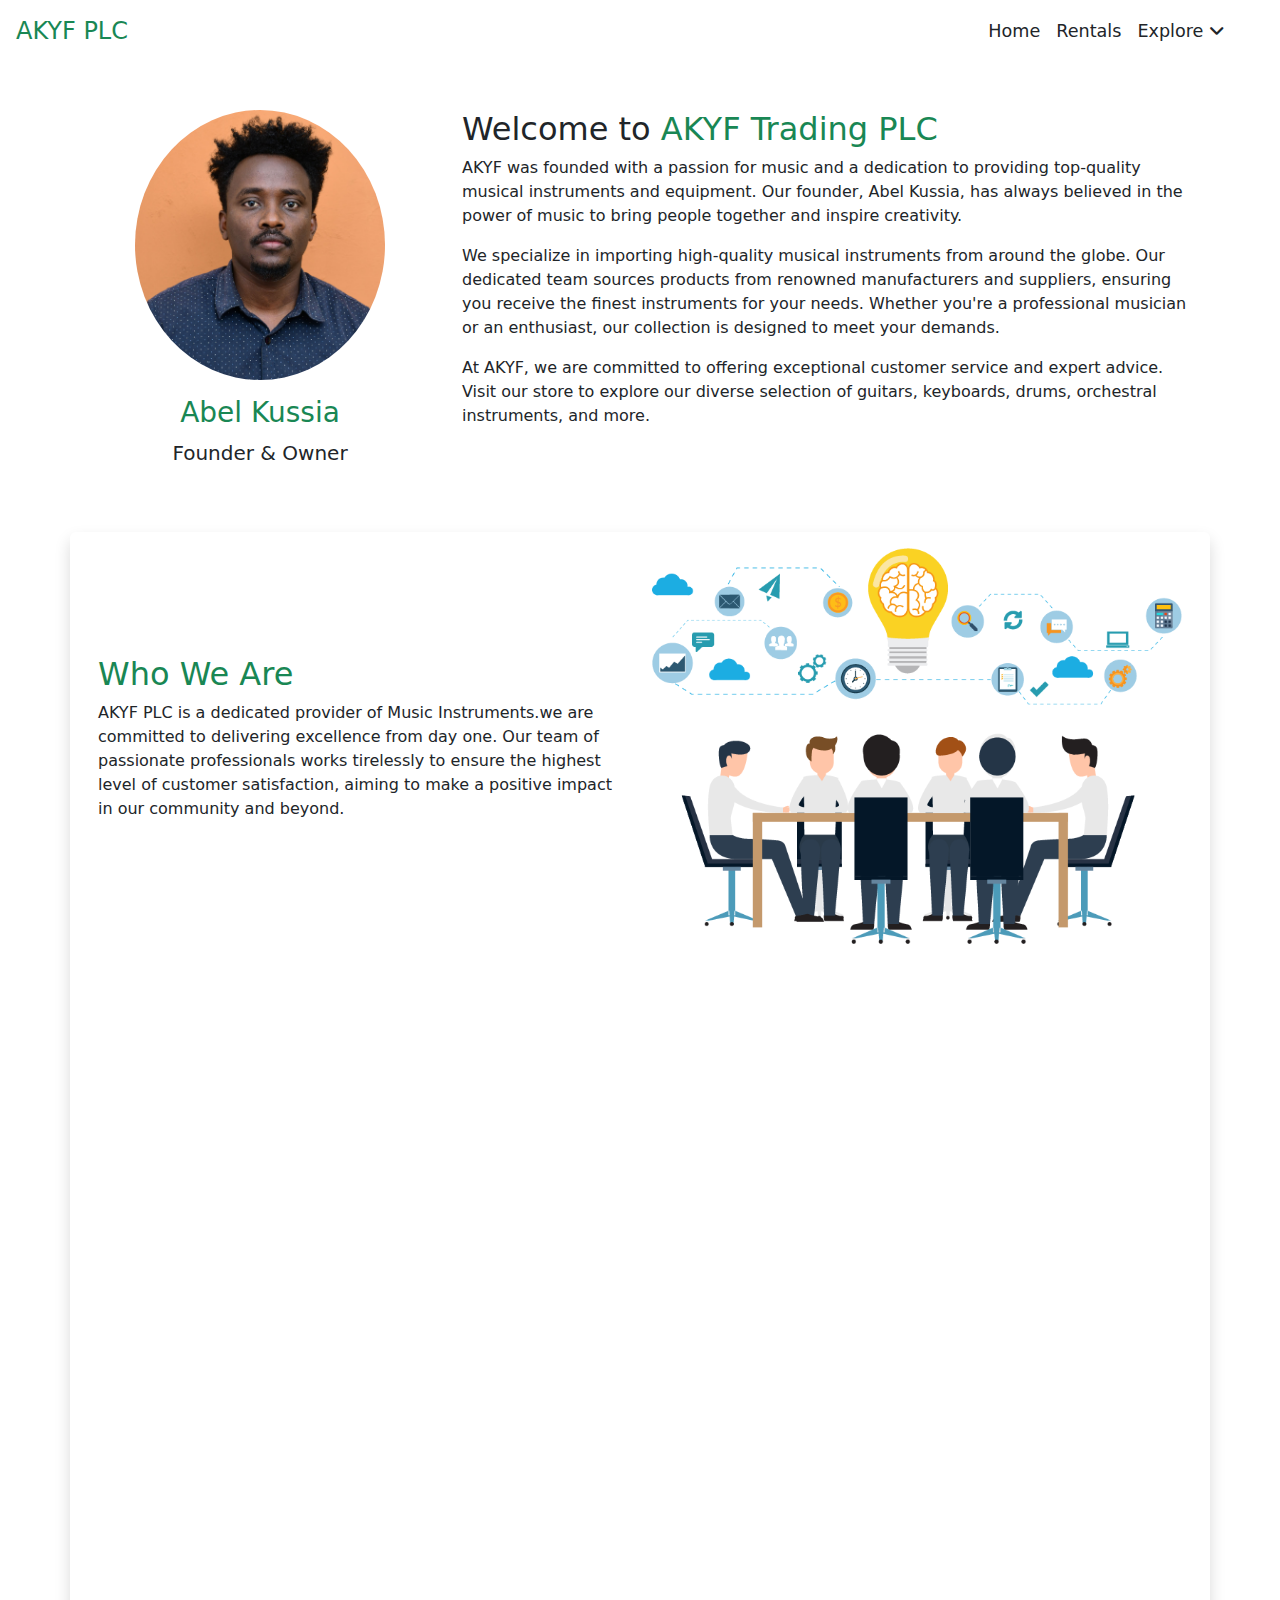
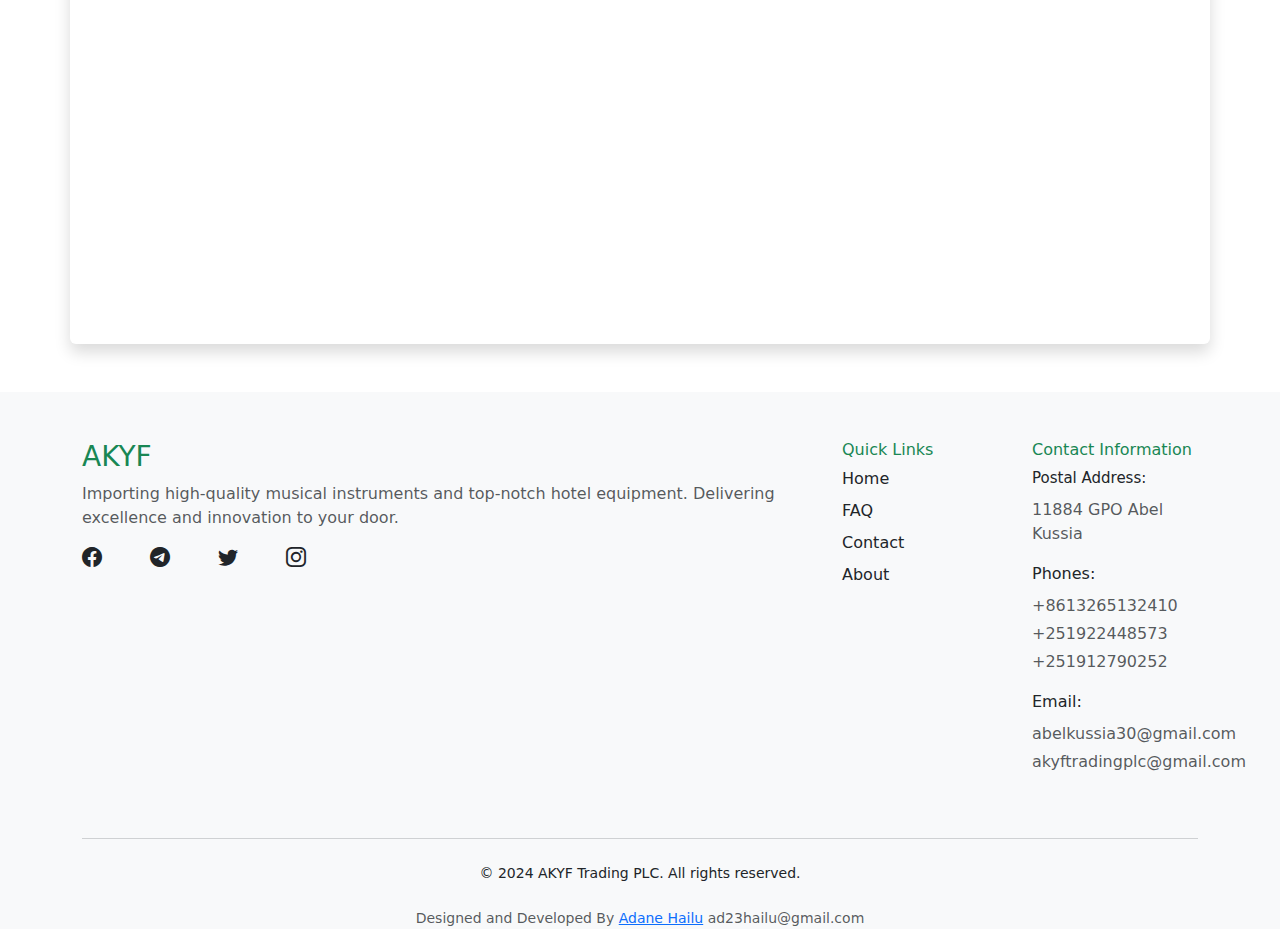
==== commit 8cbc0bd8: "Update about_us.html" ====
--- a/about_us.html
+++ b/about_us.html
@@ -190,7 +190,7 @@
                 </div>
                 <hr class="mt-4 mb-4 text-muted">
                 <p class="text-center small mb-0 mb-4">© 2024 AKYF Trading PLC. All rights reserved.</p>
-                <p class="text-center small mb-0">Designed and Developed By <a class="contact_me">Adane Hailu</a> ad23hailu@gmail.com </p>
+                <p class="text-center small mb-0 text-muted">Designed and Developed By <a class="contact_me">Adane Hailu</a> ad23hailu@gmail.com </p>
             </div>
         </footer>
             
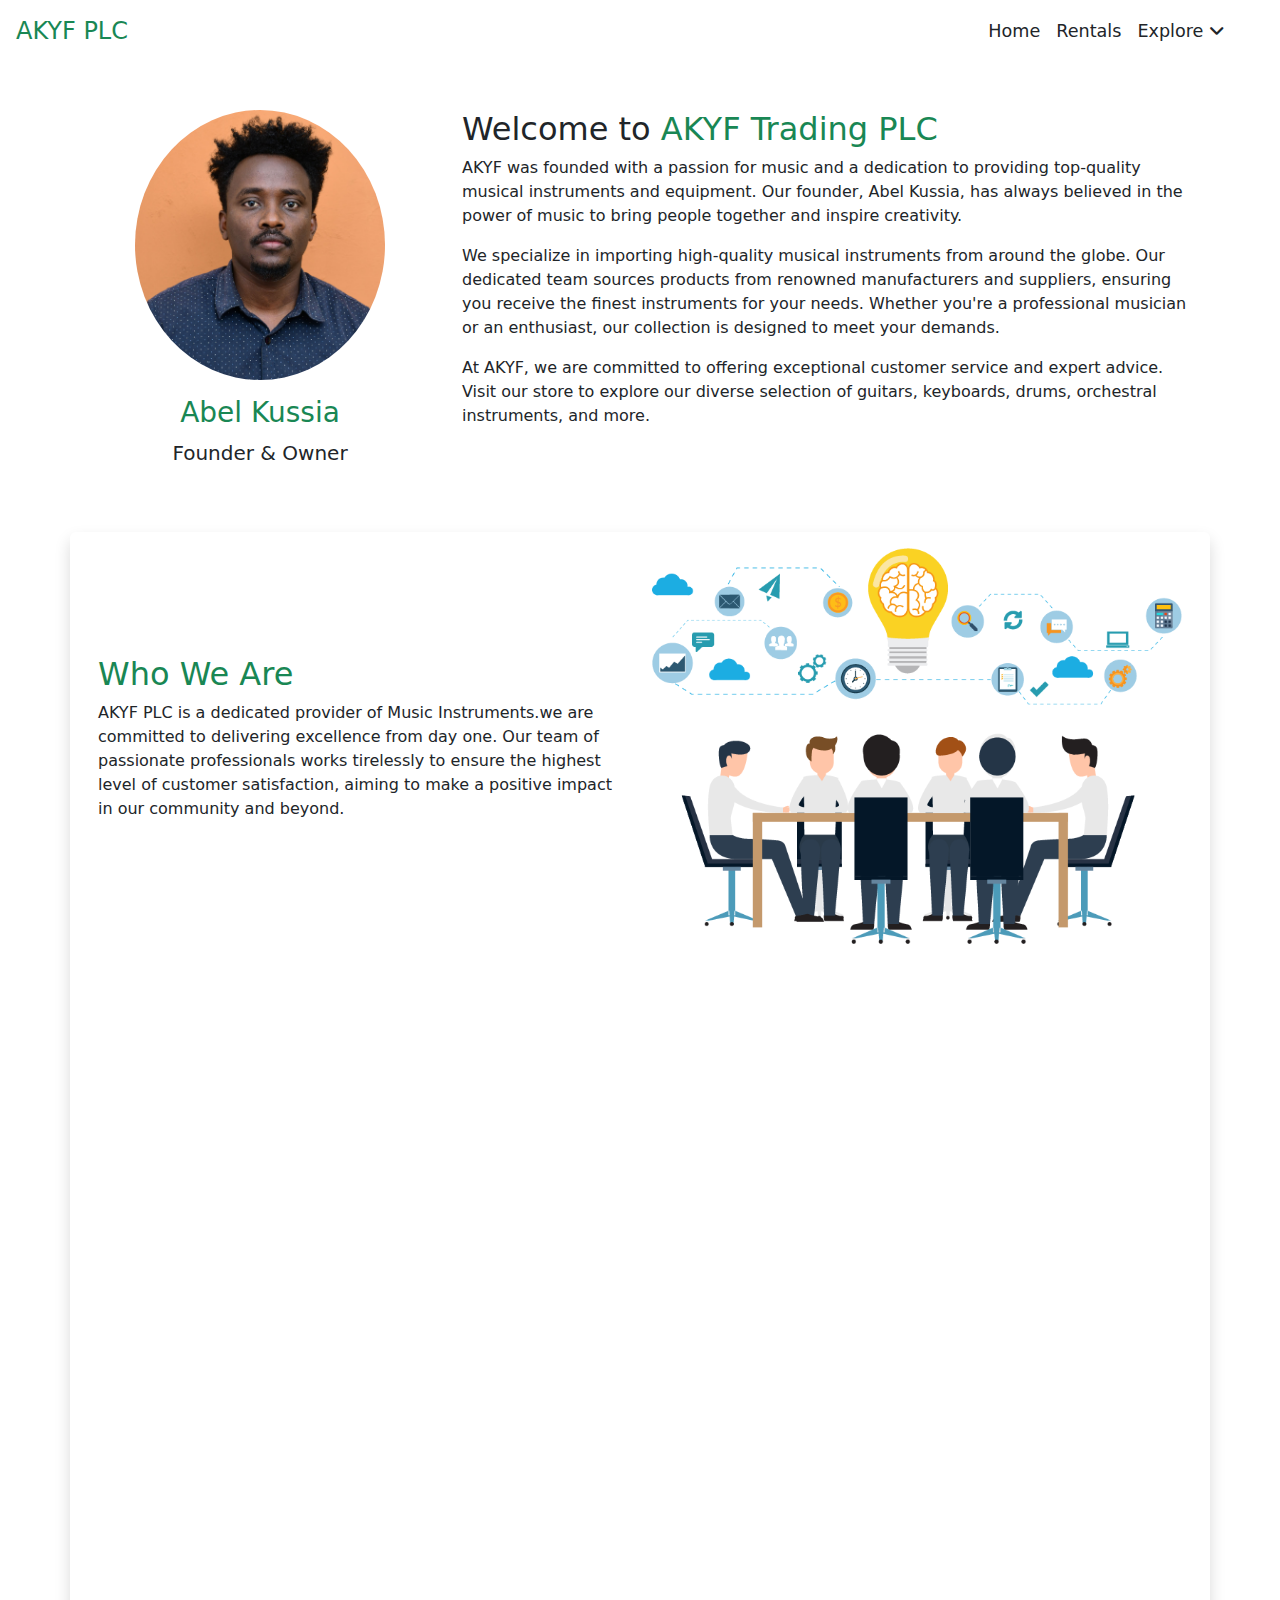
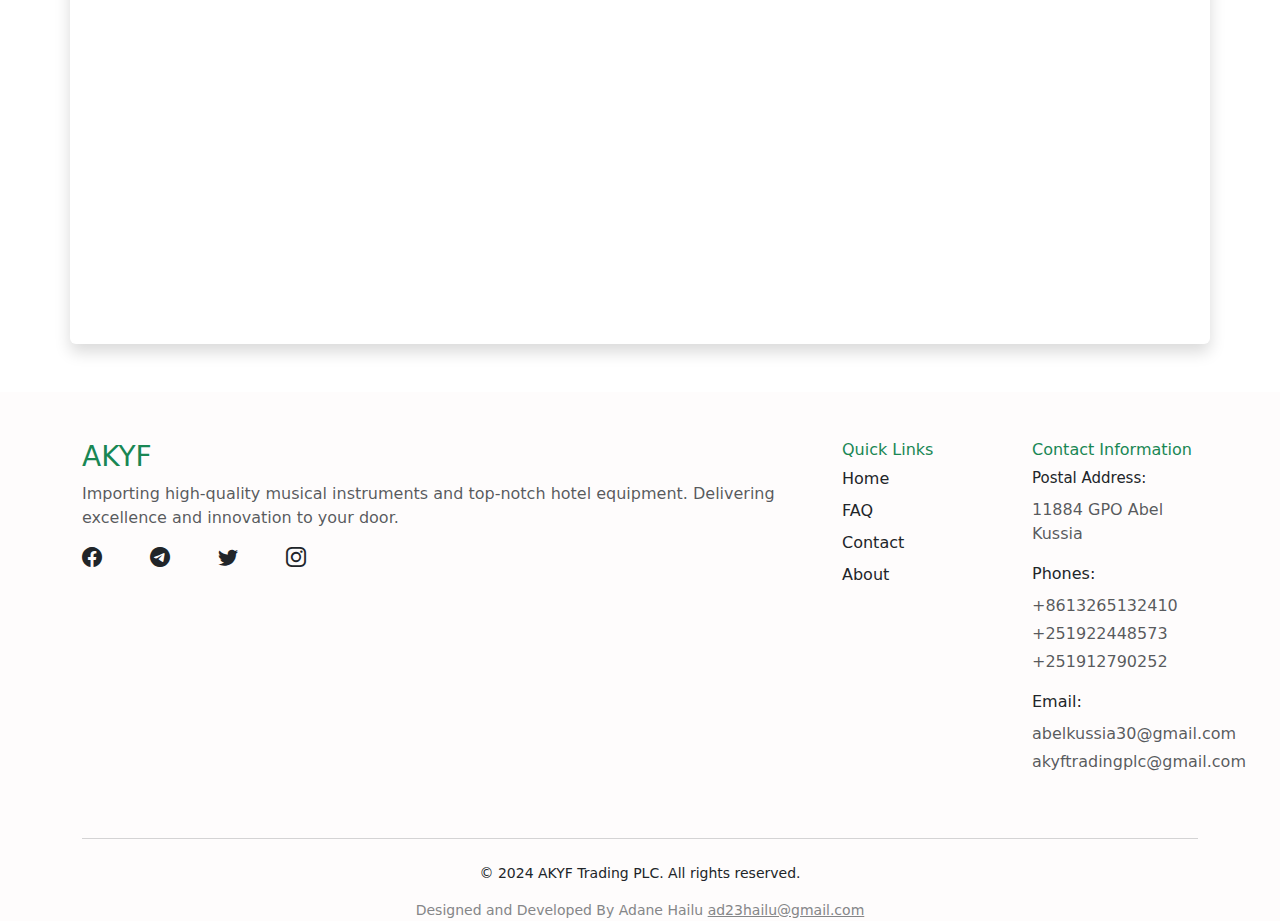
==== commit 05ae8a51: "final # commit" ====
--- a/about_us.html
+++ b/about_us.html
@@ -109,9 +109,8 @@
             </div>
             
             <!-- Our Mission Section -->
-            <div class="row mt-5 row-cols-2 row-cols-md-2 align-items-center hidden">
+            <div class="row mt-5 row-cols-1 row-cols-md-2 align-items-center hidden">
                 <div class="col order-2">
-                    <h2 class="text-success">Our Mission</h2>
                     <p>Our mission is to provide musicians and music enthusiasts with the highest quality instruments and exceptional service, inspiring creativity and enhancing the musical journey. We strive to achieve this through innovation, dedication, and a relentless focus on quality and customer service.</p>
                 </div>
                 <div class="col order-1">
@@ -143,7 +142,7 @@
 
         <button id="backToTopBtn" class="btn" title="Go to top"><i class="fas fa-chevron-up"></i></button>
 
-           <footer class="text-dark pt-5 mt-5 bg-light">
+        <footer class="text-dark pt-5 mt-5" style="background: rgb(254, 252, 252);">
             <div class="container">
                 <div class="row">
                     <div class="col-md-8">
@@ -189,8 +188,8 @@
                     </div>
                 </div>
                 <hr class="mt-4 mb-4 text-muted">
-                <p class="text-center small mb-0 mb-4">© 2024 AKYF Trading PLC. All rights reserved.</p>
-                <p class="text-center small mb-0 text-muted">Designed and Developed By <a class="contact_me">Adane Hailu</a> ad23hailu@gmail.com </p>
+                <p class="text-center small mb-0">© 2024 AKYF Trading PLC. All rights reserved.</p>
+                <p class="text-center small mb-0 mt-3" style="color: rgb(133, 134, 136);">Designed and Developed By Adane Hailu <a class="contact_me" style="color: rgb(133, 134, 136); cursor: pointer;"> ad23hailu@gmail.com</a> </p>
             </div>
         </footer>
             
--- a/css/style.css
+++ b/css/style.css
@@ -81,7 +81,7 @@
     display: none; 
     position: fixed; 
     bottom: 20px;
-    right: 30px; 
+    right: 5px; 
     z-index: 99; 
     font-size: 18px; 
     border: none; 
